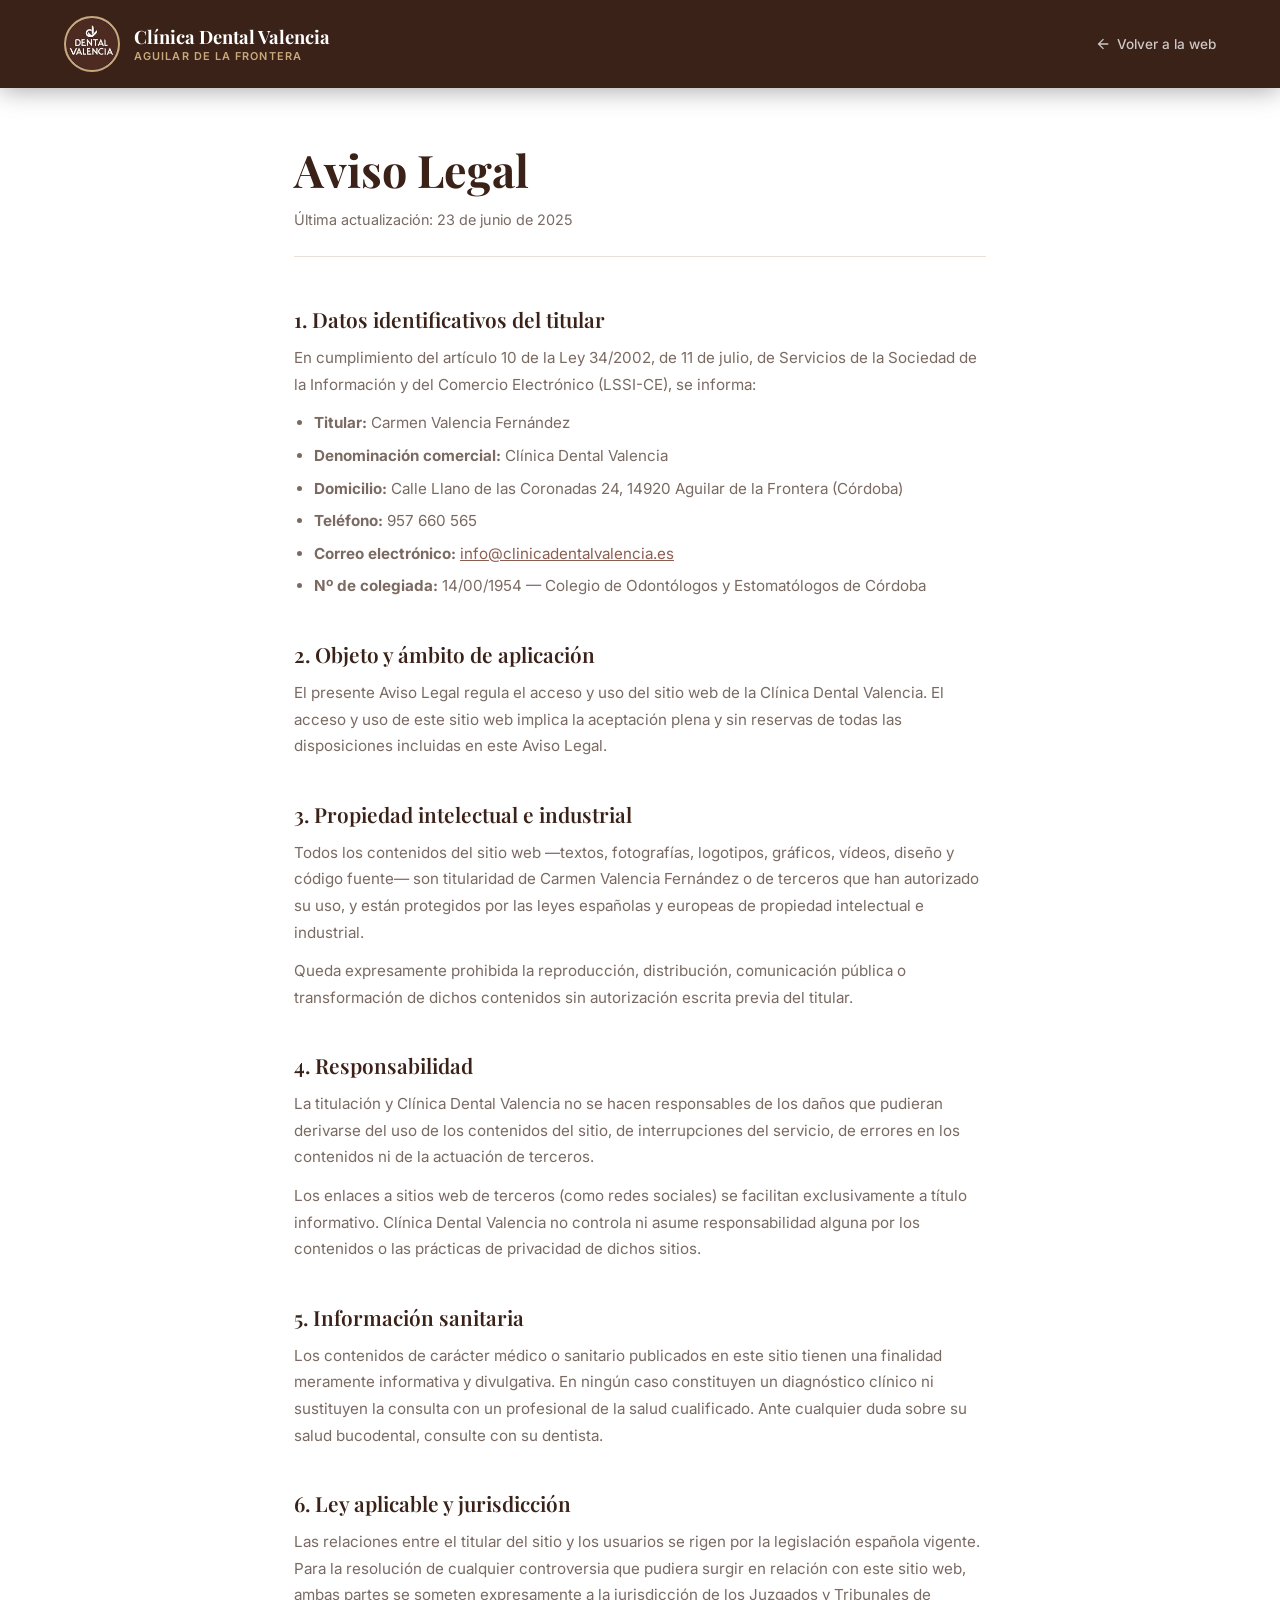
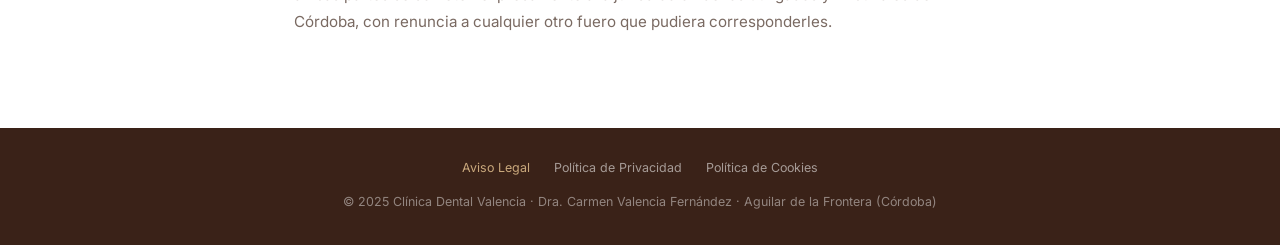
==== aviso-legal.html @ 76db0b5f "Legal: Aviso Legal, Política de Privacidad y Política de Cookies (LSSI-CE + RGPD + LOPDGDD) Cumplimi" ====
<!DOCTYPE html>
<html lang="es">
<head>
  <meta charset="UTF-8" />
  <meta name="viewport" content="width=device-width, initial-scale=1.0" />
  <title>Aviso Legal · Clínica Dental Valencia</title>
  <meta name="robots" content="noindex, follow" />
  <link rel="preconnect" href="https://fonts.googleapis.com" />
  <link rel="preconnect" href="https://fonts.gstatic.com" crossorigin />
  <link href="https://fonts.googleapis.com/css2?family=Playfair+Display:wght@400;600;700&family=Inter:wght@300;400;500;600&display=swap" rel="stylesheet" />
  <style>
:root {
  --blanco:        #FFFFFF;
  --arena:         #C9A87C;
  --arena-light:   #F5EDE0;
  --verde:         #85C226;
  --gris:          #8C9196;
  --gris-light:    #F4F3F0;
  --acero:         #8B5E52;
  --acero-oscuro:  #3A2218;
  --texto:         #2A1E18;
  --texto-mid:     #7A6A62;
}
*, *::before, *::after { box-sizing: border-box; margin: 0; padding: 0; }
html { scroll-behavior: smooth; }
body { font-family: 'Inter', sans-serif; color: var(--texto); background: var(--blanco); }
a { text-decoration: none; color: inherit; }

nav {
  position: fixed; top: 0; left: 0; right: 0; z-index: 100;
  display: flex; align-items: center; justify-content: space-between;
  padding: 0 5%; height: 88px;
  background: var(--acero-oscuro);
  box-shadow: 0 2px 24px rgba(0,0,0,0.35);
}
.nav-logo { display: flex; align-items: center; gap: 14px; }
.logo-circle {
  width: 56px; height: 56px; border-radius: 50%;
  border: 2px solid var(--arena); overflow: hidden; flex-shrink: 0;
}
.logo-circle img { width: 100%; height: 100%; object-fit: cover; }
.nav-brand { display: flex; flex-direction: column; line-height: 1.3; }
.nav-brand span:first-child {
  font-family: 'Playfair Display', serif;
  font-size: 1.15rem; font-weight: 700; color: var(--blanco);
}
.nav-brand span:last-child {
  font-size: 0.68rem; color: var(--arena);
  font-weight: 600; letter-spacing: 0.1em; text-transform: uppercase;
}
.nav-back {
  font-size: 0.85rem; color: rgba(255,255,255,0.75);
  font-weight: 500; display: flex; align-items: center; gap: 6px;
  transition: color .2s;
}
.nav-back:hover { color: var(--arena); }
.nav-back svg { width: 16px; height: 16px; fill: currentColor; }

main {
  max-width: 820px;
  margin: 0 auto;
  padding: 140px 5% 80px;
}
.page-title {
  font-family: 'Playfair Display', serif;
  font-size: clamp(2rem, 4vw, 2.8rem);
  font-weight: 700; color: var(--acero-oscuro);
  margin-bottom: 8px;
}
.page-subtitle {
  font-size: 0.9rem; color: var(--texto-mid);
  margin-bottom: 48px;
  padding-bottom: 24px;
  border-bottom: 1px solid #E8E0D8;
}
h2 {
  font-family: 'Playfair Display', serif;
  font-size: 1.3rem; font-weight: 600;
  color: var(--acero-oscuro);
  margin: 40px 0 12px;
}
p {
  font-size: 0.95rem; line-height: 1.75;
  color: var(--texto-mid); margin-bottom: 12px;
}
p strong { color: var(--texto); font-weight: 600; }
ul {
  padding-left: 20px; margin-bottom: 12px;
}
li {
  font-size: 0.95rem; line-height: 1.75;
  color: var(--texto-mid); margin-bottom: 6px;
}
a.link { color: var(--acero); text-decoration: underline; }
a.link:hover { color: var(--verde); }

footer {
  background: var(--acero-oscuro);
  padding: 32px 5%;
  text-align: center;
}
.footer-bottom {
  font-size: 0.78rem; color: rgba(255,255,255,0.45);
  line-height: 1.8;
}
.footer-legal-links {
  display: flex; justify-content: center; gap: 24px;
  flex-wrap: wrap; margin-bottom: 16px;
}
.footer-legal-links a {
  font-size: 0.78rem; color: rgba(255,255,255,0.55);
  transition: color .2s;
}
.footer-legal-links a:hover { color: var(--arena); }
.footer-legal-links a.active { color: var(--arena); }
  </style>
</head>
<body>

<nav>
  <a href="index.html" class="nav-logo">
    <div class="logo-circle">
      <img src="assets/instagram/profile.jpg" alt="Clínica Dental Valencia" />
    </div>
    <div class="nav-brand">
      <span>Clínica Dental Valencia</span>
      <span>Aguilar de la Frontera</span>
    </div>
  </a>
  <a href="index.html" class="nav-back">
    <svg viewBox="0 0 24 24"><path d="M20 11H7.83l5.59-5.59L12 4l-8 8 8 8 1.41-1.41L7.83 13H20v-2z"/></svg>
    Volver a la web
  </a>
</nav>

<main>
  <h1 class="page-title">Aviso Legal</h1>
  <p class="page-subtitle">Última actualización: 23 de junio de 2025</p>

  <h2>1. Datos identificativos del titular</h2>
  <p>En cumplimiento del artículo 10 de la Ley 34/2002, de 11 de julio, de Servicios de la Sociedad de la Información y del Comercio Electrónico (LSSI-CE), se informa:</p>
  <ul>
    <li><strong>Titular:</strong> Carmen Valencia Fernández</li>
    <li><strong>Denominación comercial:</strong> Clínica Dental Valencia</li>
    <li><strong>Domicilio:</strong> Calle Llano de las Coronadas 24, 14920 Aguilar de la Frontera (Córdoba)</li>
    <li><strong>Teléfono:</strong> 957 660 565</li>
    <li><strong>Correo electrónico:</strong> <a href="mailto:info@clinicadentalvalencia.es" class="link">info@clinicadentalvalencia.es</a></li>
    <li><strong>Nº de colegiada:</strong> 14/00/1954 — Colegio de Odontólogos y Estomatólogos de Córdoba</li>
  </ul>

  <h2>2. Objeto y ámbito de aplicación</h2>
  <p>El presente Aviso Legal regula el acceso y uso del sitio web de la Clínica Dental Valencia. El acceso y uso de este sitio web implica la aceptación plena y sin reservas de todas las disposiciones incluidas en este Aviso Legal.</p>

  <h2>3. Propiedad intelectual e industrial</h2>
  <p>Todos los contenidos del sitio web —textos, fotografías, logotipos, gráficos, vídeos, diseño y código fuente— son titularidad de Carmen Valencia Fernández o de terceros que han autorizado su uso, y están protegidos por las leyes españolas y europeas de propiedad intelectual e industrial.</p>
  <p>Queda expresamente prohibida la reproducción, distribución, comunicación pública o transformación de dichos contenidos sin autorización escrita previa del titular.</p>

  <h2>4. Responsabilidad</h2>
  <p>La titulación y Clínica Dental Valencia no se hacen responsables de los daños que pudieran derivarse del uso de los contenidos del sitio, de interrupciones del servicio, de errores en los contenidos ni de la actuación de terceros.</p>
  <p>Los enlaces a sitios web de terceros (como redes sociales) se facilitan exclusivamente a título informativo. Clínica Dental Valencia no controla ni asume responsabilidad alguna por los contenidos o las prácticas de privacidad de dichos sitios.</p>

  <h2>5. Información sanitaria</h2>
  <p>Los contenidos de carácter médico o sanitario publicados en este sitio tienen una finalidad meramente informativa y divulgativa. En ningún caso constituyen un diagnóstico clínico ni sustituyen la consulta con un profesional de la salud cualificado. Ante cualquier duda sobre su salud bucodental, consulte con su dentista.</p>

  <h2>6. Ley aplicable y jurisdicción</h2>
  <p>Las relaciones entre el titular del sitio y los usuarios se rigen por la legislación española vigente. Para la resolución de cualquier controversia que pudiera surgir en relación con este sitio web, ambas partes se someten expresamente a la jurisdicción de los Juzgados y Tribunales de Córdoba, con renuncia a cualquier otro fuero que pudiera corresponderles.</p>
</main>

<footer>
  <div class="footer-legal-links">
    <a href="aviso-legal.html" class="active">Aviso Legal</a>
    <a href="privacidad.html">Política de Privacidad</a>
    <a href="cookies.html">Política de Cookies</a>
  </div>
  <div class="footer-bottom">
    © 2025 Clínica Dental Valencia · Dra. Carmen Valencia Fernández · Aguilar de la Frontera (Córdoba)
  </div>
</footer>

</body>
</html>
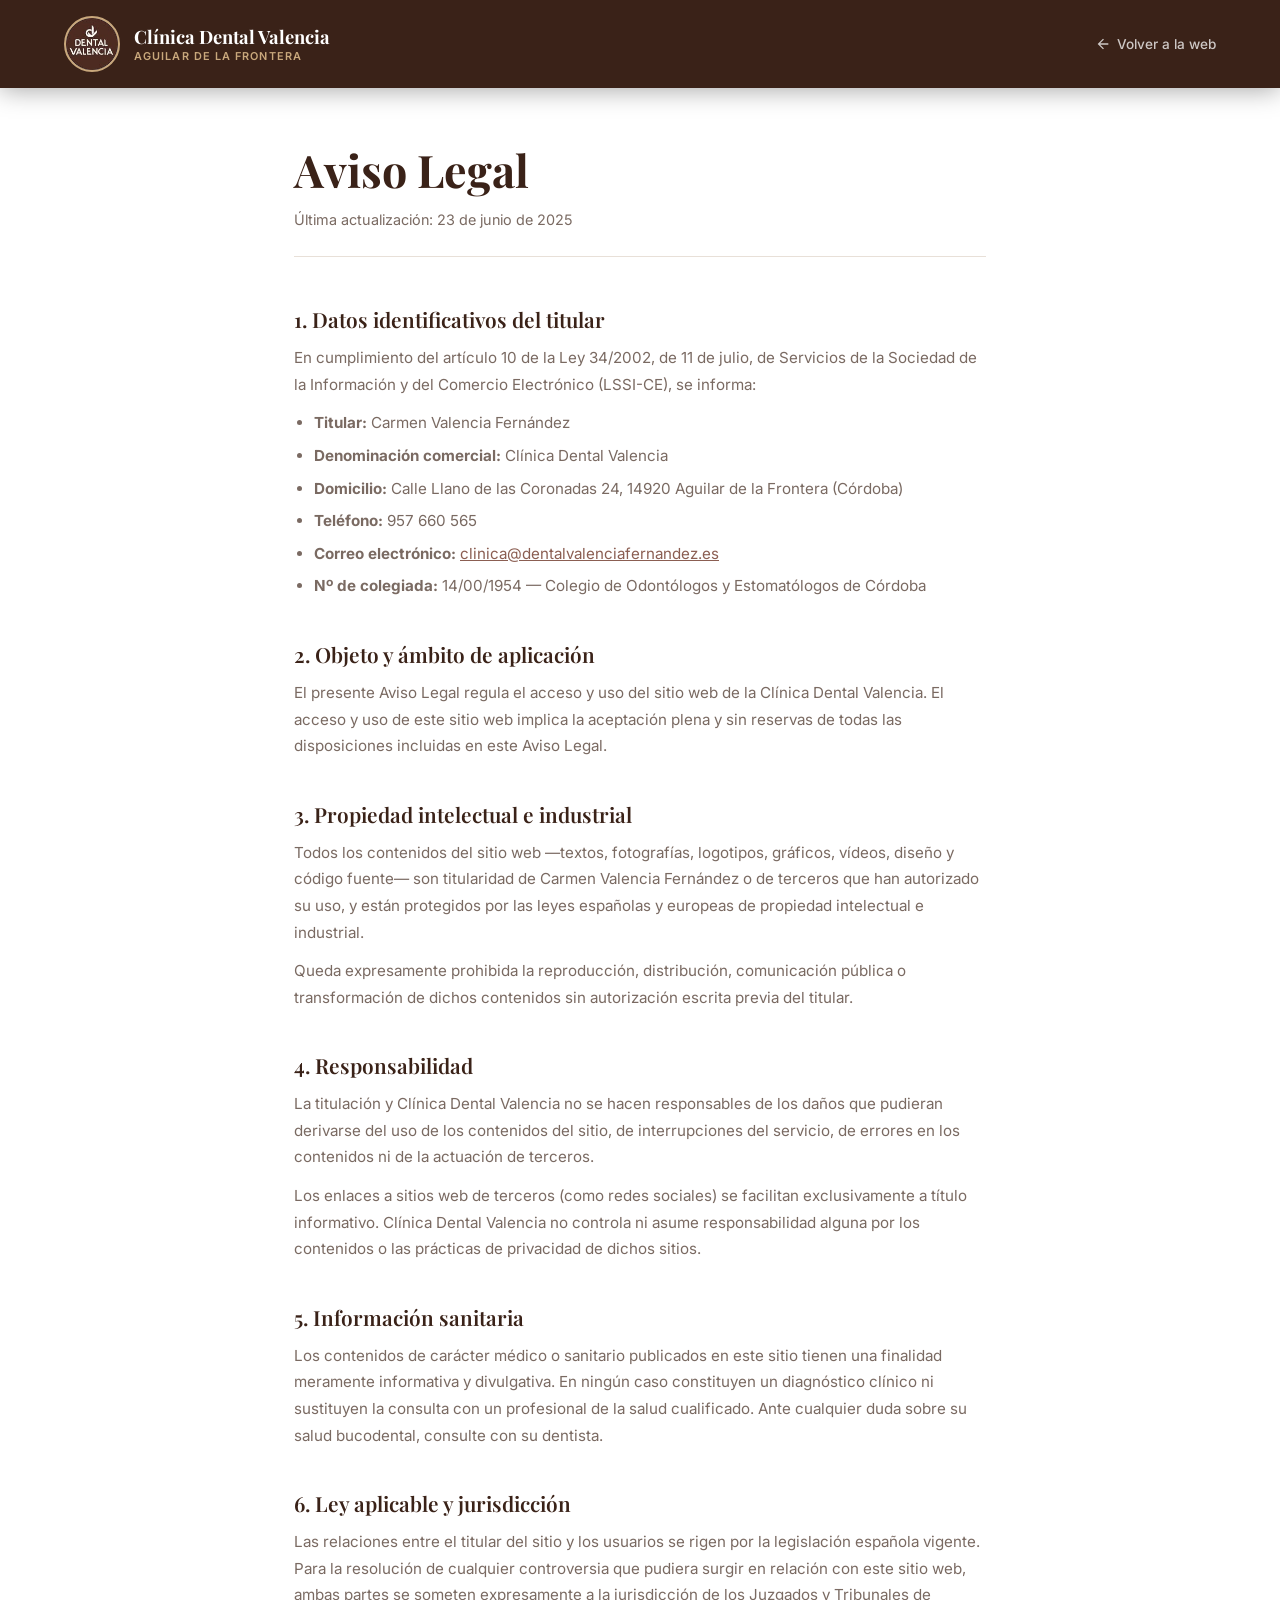
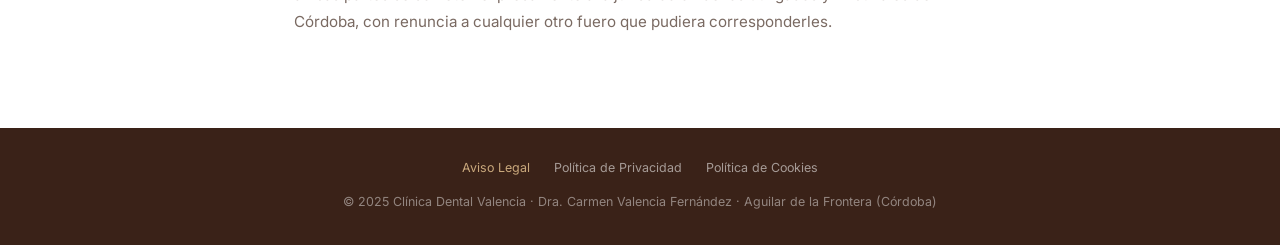
==== commit 646560b1: "Legal: email correcto clinica@dentalvalenciafernandez.es en las tres páginas legales Co-Authored-By:" ====
--- a/aviso-legal.html
+++ b/aviso-legal.html
@@ -144,7 +144,7 @@
     <li><strong>Denominación comercial:</strong> Clínica Dental Valencia</li>
     <li><strong>Domicilio:</strong> Calle Llano de las Coronadas 24, 14920 Aguilar de la Frontera (Córdoba)</li>
     <li><strong>Teléfono:</strong> 957 660 565</li>
-    <li><strong>Correo electrónico:</strong> <a href="mailto:info@clinicadentalvalencia.es" class="link">info@clinicadentalvalencia.es</a></li>
+    <li><strong>Correo electrónico:</strong> <a href="mailto:clinica@dentalvalenciafernandez.es" class="link">clinica@dentalvalenciafernandez.es</a></li>
     <li><strong>Nº de colegiada:</strong> 14/00/1954 — Colegio de Odontólogos y Estomatólogos de Córdoba</li>
   </ul>
 
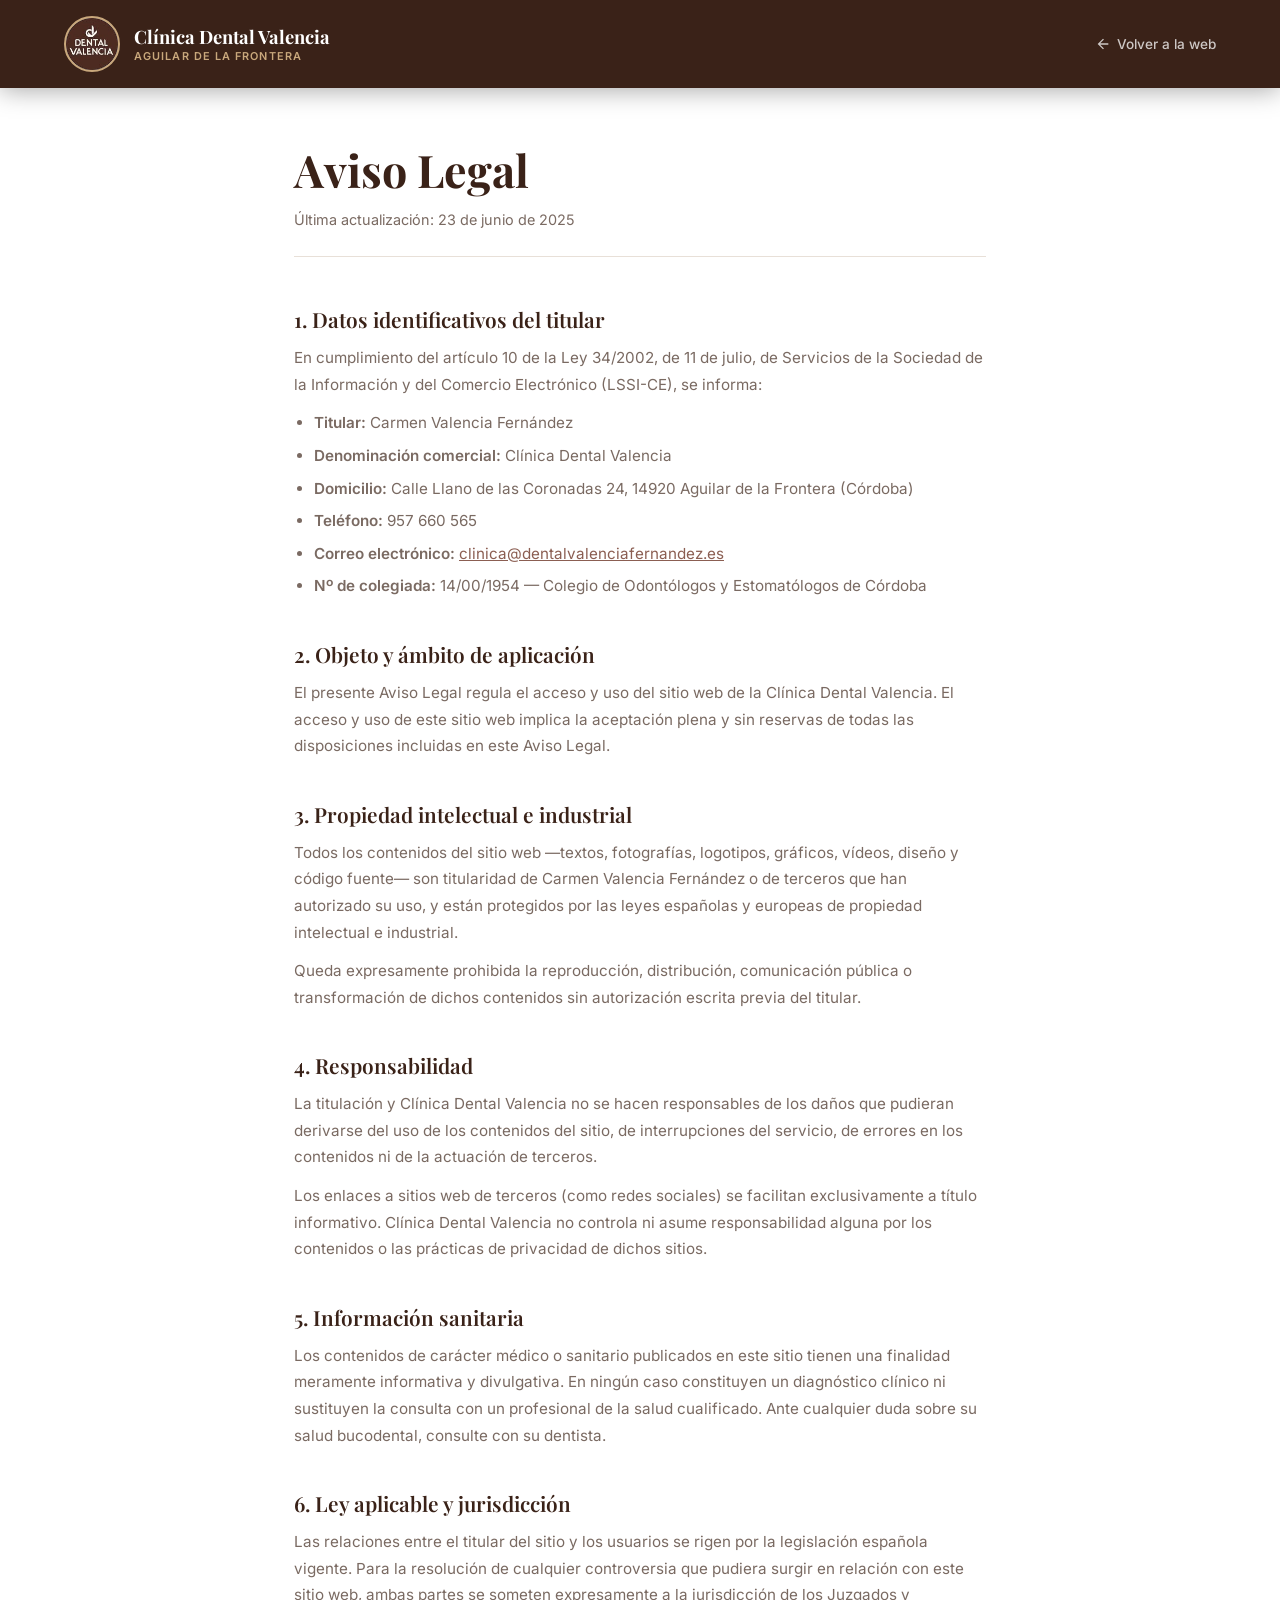
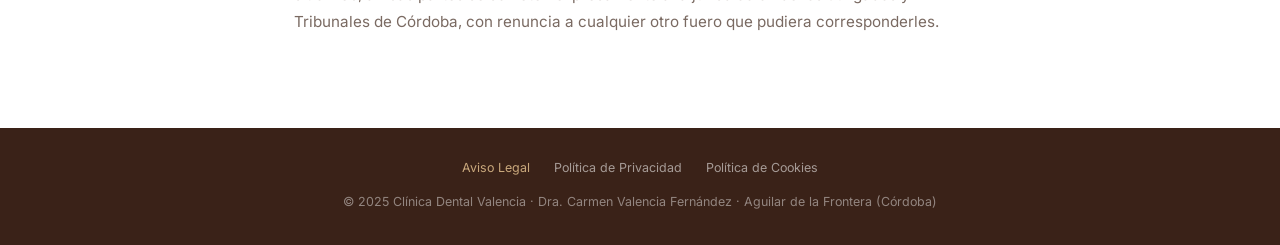
==== commit 9bdf0ea8: "SEO + privacidad: fuentes locales, OpenStreetMap, Schema.org, Open Graph, canonical, favicon, H1/H2," ====
--- a/aviso-legal.html
+++ b/aviso-legal.html
@@ -5,9 +5,7 @@
   <meta name="viewport" content="width=device-width, initial-scale=1.0" />
   <title>Aviso Legal · Clínica Dental Valencia</title>
   <meta name="robots" content="noindex, follow" />
-  <link rel="preconnect" href="https://fonts.googleapis.com" />
-  <link rel="preconnect" href="https://fonts.gstatic.com" crossorigin />
-  <link href="https://fonts.googleapis.com/css2?family=Playfair+Display:wght@400;600;700&family=Inter:wght@300;400;500;600&display=swap" rel="stylesheet" />
+  <link rel="stylesheet" href="assets/fonts.css" />
   <style>
 :root {
   --blanco:        #FFFFFF;
--- a/assets/fonts.css
+++ b/assets/fonts.css
@@ -0,0 +1,65 @@
+/* ── Fuentes autoalojadas — sin conexión a servidores externos ── */
+
+/* Inter variable — cubre pesos 300–600 con un solo archivo por subconjunto */
+@font-face {
+  font-family: 'Inter';
+  font-style: normal;
+  font-weight: 300 600;
+  font-display: swap;
+  src: url('fonts/inter-latin-ext.woff2') format('woff2');
+  unicode-range: U+0100-02BA, U+02BD-02C5, U+02C7-02CC, U+02CE-02D7, U+02DD-02FF,
+                 U+0304, U+0308, U+0329, U+1D00-1DBF, U+1E00-1E9F, U+1EF2-1EFF,
+                 U+2020, U+20A0-20AB, U+20AD-20C0, U+2113, U+2C60-2C7F, U+A720-A7FF;
+}
+@font-face {
+  font-family: 'Inter';
+  font-style: normal;
+  font-weight: 300 600;
+  font-display: swap;
+  src: url('fonts/inter-latin.woff2') format('woff2');
+  unicode-range: U+0000-00FF, U+0131, U+0152-0153, U+02BB-02BC, U+02C6, U+02DA,
+                 U+02DC, U+0304, U+0308, U+0329, U+2000-206F, U+20AC, U+2122,
+                 U+2191, U+2193, U+2212, U+2215, U+FEFF, U+FFFD;
+}
+
+/* Playfair Display — pesos 400/600/700 normales + itálica 400 */
+@font-face {
+  font-family: 'Playfair Display';
+  font-style: normal;
+  font-weight: 400 700;
+  font-display: swap;
+  src: url('fonts/playfair-normal-latin-ext.woff2') format('woff2');
+  unicode-range: U+0100-02BA, U+02BD-02C5, U+02C7-02CC, U+02CE-02D7, U+02DD-02FF,
+                 U+0304, U+0308, U+0329, U+1D00-1DBF, U+1E00-1E9F, U+1EF2-1EFF,
+                 U+2020, U+20A0-20AB, U+20AD-20C0, U+2113, U+2C60-2C7F, U+A720-A7FF;
+}
+@font-face {
+  font-family: 'Playfair Display';
+  font-style: normal;
+  font-weight: 400 700;
+  font-display: swap;
+  src: url('fonts/playfair-normal-latin.woff2') format('woff2');
+  unicode-range: U+0000-00FF, U+0131, U+0152-0153, U+02BB-02BC, U+02C6, U+02DA,
+                 U+02DC, U+0304, U+0308, U+0329, U+2000-206F, U+20AC, U+2122,
+                 U+2191, U+2193, U+2212, U+2215, U+FEFF, U+FFFD;
+}
+@font-face {
+  font-family: 'Playfair Display';
+  font-style: italic;
+  font-weight: 400;
+  font-display: swap;
+  src: url('fonts/playfair-italic-latin-ext.woff2') format('woff2');
+  unicode-range: U+0100-02BA, U+02BD-02C5, U+02C7-02CC, U+02CE-02D7, U+02DD-02FF,
+                 U+0304, U+0308, U+0329, U+1D00-1DBF, U+1E00-1E9F, U+1EF2-1EFF,
+                 U+2020, U+20A0-20AB, U+20AD-20C0, U+2113, U+2C60-2C7F, U+A720-A7FF;
+}
+@font-face {
+  font-family: 'Playfair Display';
+  font-style: italic;
+  font-weight: 400;
+  font-display: swap;
+  src: url('fonts/playfair-italic-latin.woff2') format('woff2');
+  unicode-range: U+0000-00FF, U+0131, U+0152-0153, U+02BB-02BC, U+02C6, U+02DA,
+                 U+02DC, U+0304, U+0308, U+0329, U+2000-206F, U+20AC, U+2122,
+                 U+2191, U+2193, U+2212, U+2215, U+FEFF, U+FFFD;
+}
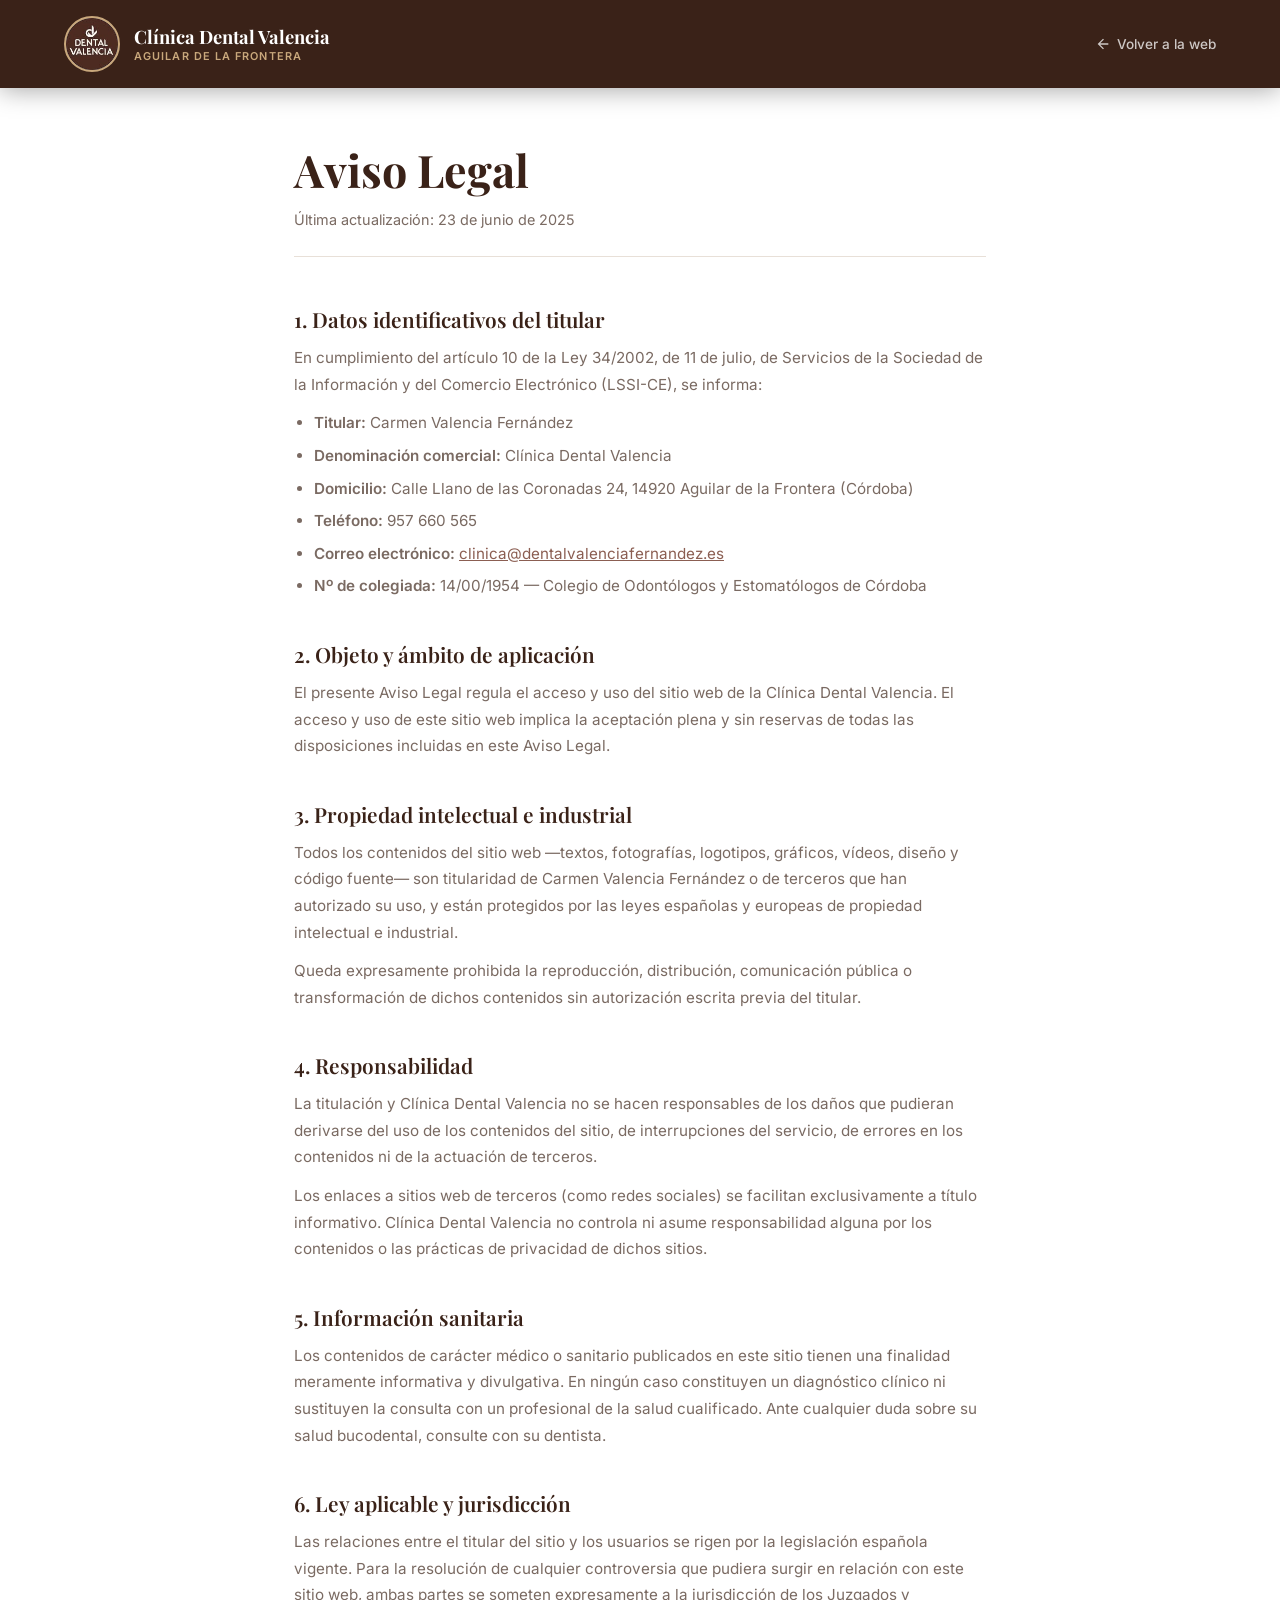
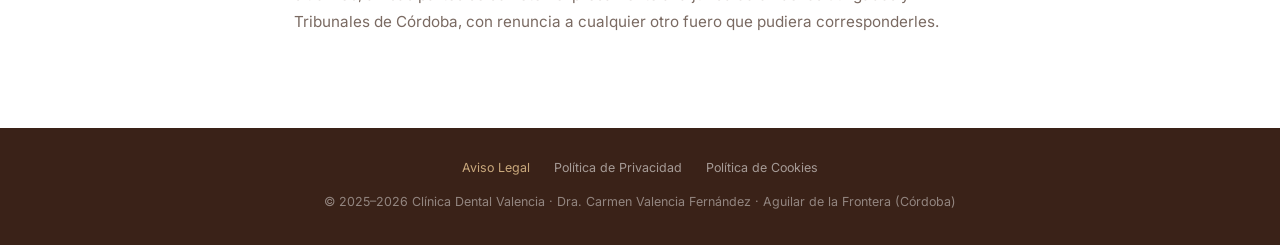
==== commit 6213d7f8: "Actualizar copyright a 2025-2026 en las cuatro páginas Co-Authored-By: Claude Sonnet 4.6 <noreply@an" ====
--- a/aviso-legal.html
+++ b/aviso-legal.html
@@ -171,7 +171,7 @@
     <a href="cookies.html">Política de Cookies</a>
   </div>
   <div class="footer-bottom">
-    © 2025 Clínica Dental Valencia · Dra. Carmen Valencia Fernández · Aguilar de la Frontera (Córdoba)
+    © 2025–2026 Clínica Dental Valencia · Dra. Carmen Valencia Fernández · Aguilar de la Frontera (Córdoba)
   </div>
 </footer>
 
